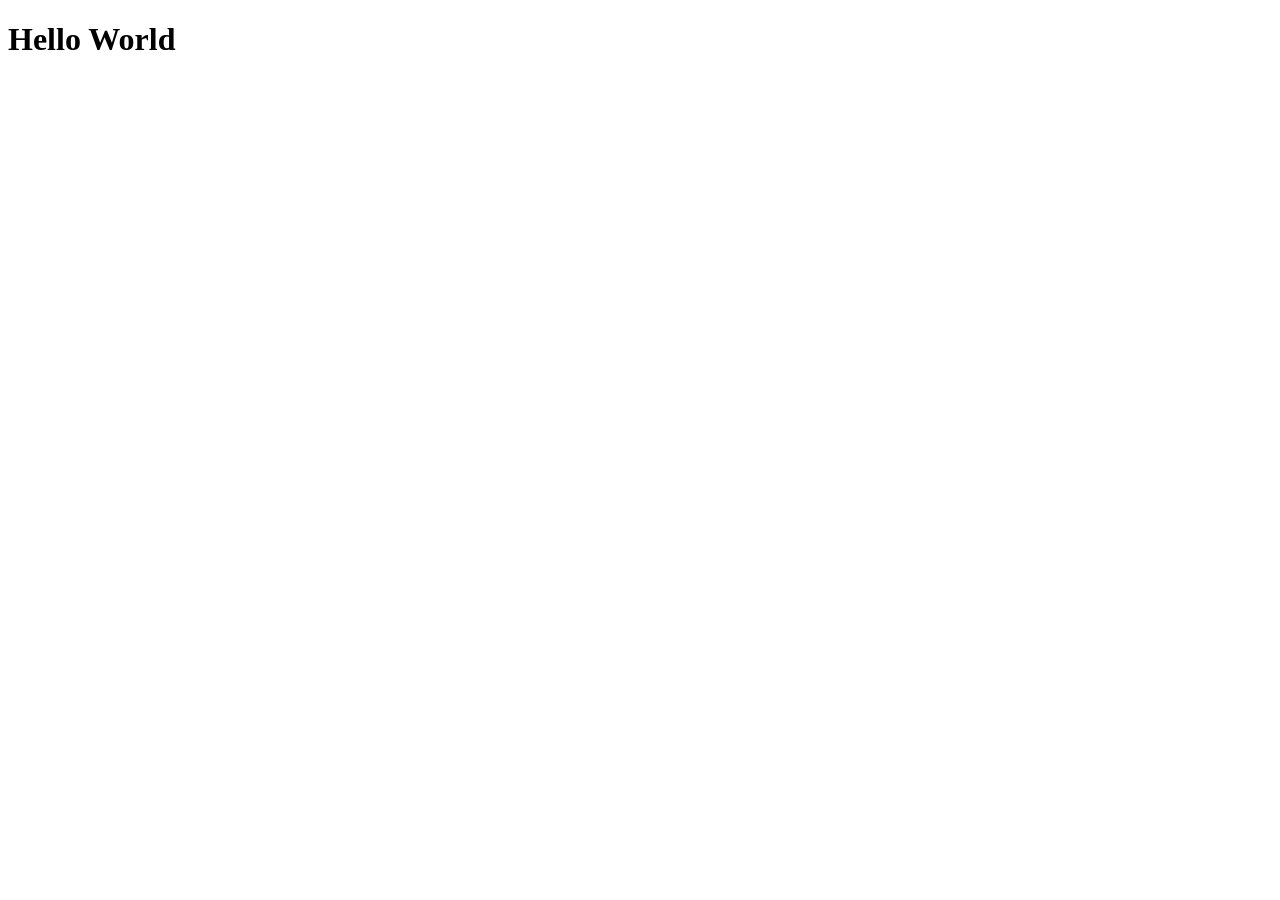
==== index.html @ d31da0c6 "Add initial HTML structure with Hello World" ====
<!doctype html>
<html lang="tr">
  <head>
    <meta charset="utf-8" />
    <meta name="viewport" content="width=device-width, initial-scale=1" />
    <title>Hello</title>
  </head>
  <body>
    <h1>Hello World</h1>
  </body>
</html>
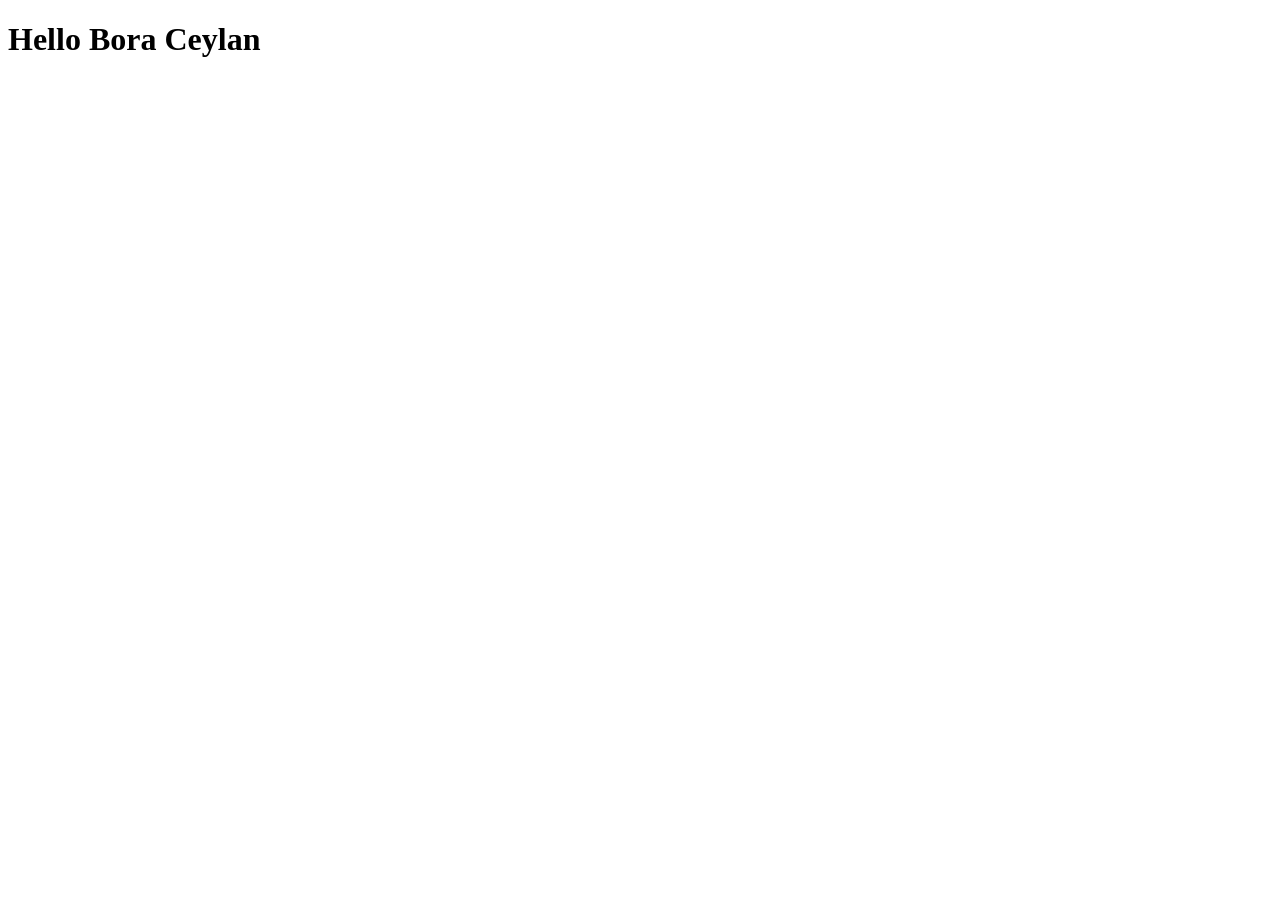
==== commit 12493da1: "Change header text from 'Hello World' to 'Hello Bora Ceylan'" ====
--- a/index.html
+++ b/index.html
@@ -6,6 +6,6 @@
     <title>Hello</title>
   </head>
   <body>
-    <h1>Hello World</h1>
+    <h1>Hello Bora Ceylan</h1>
   </body>
 </html>
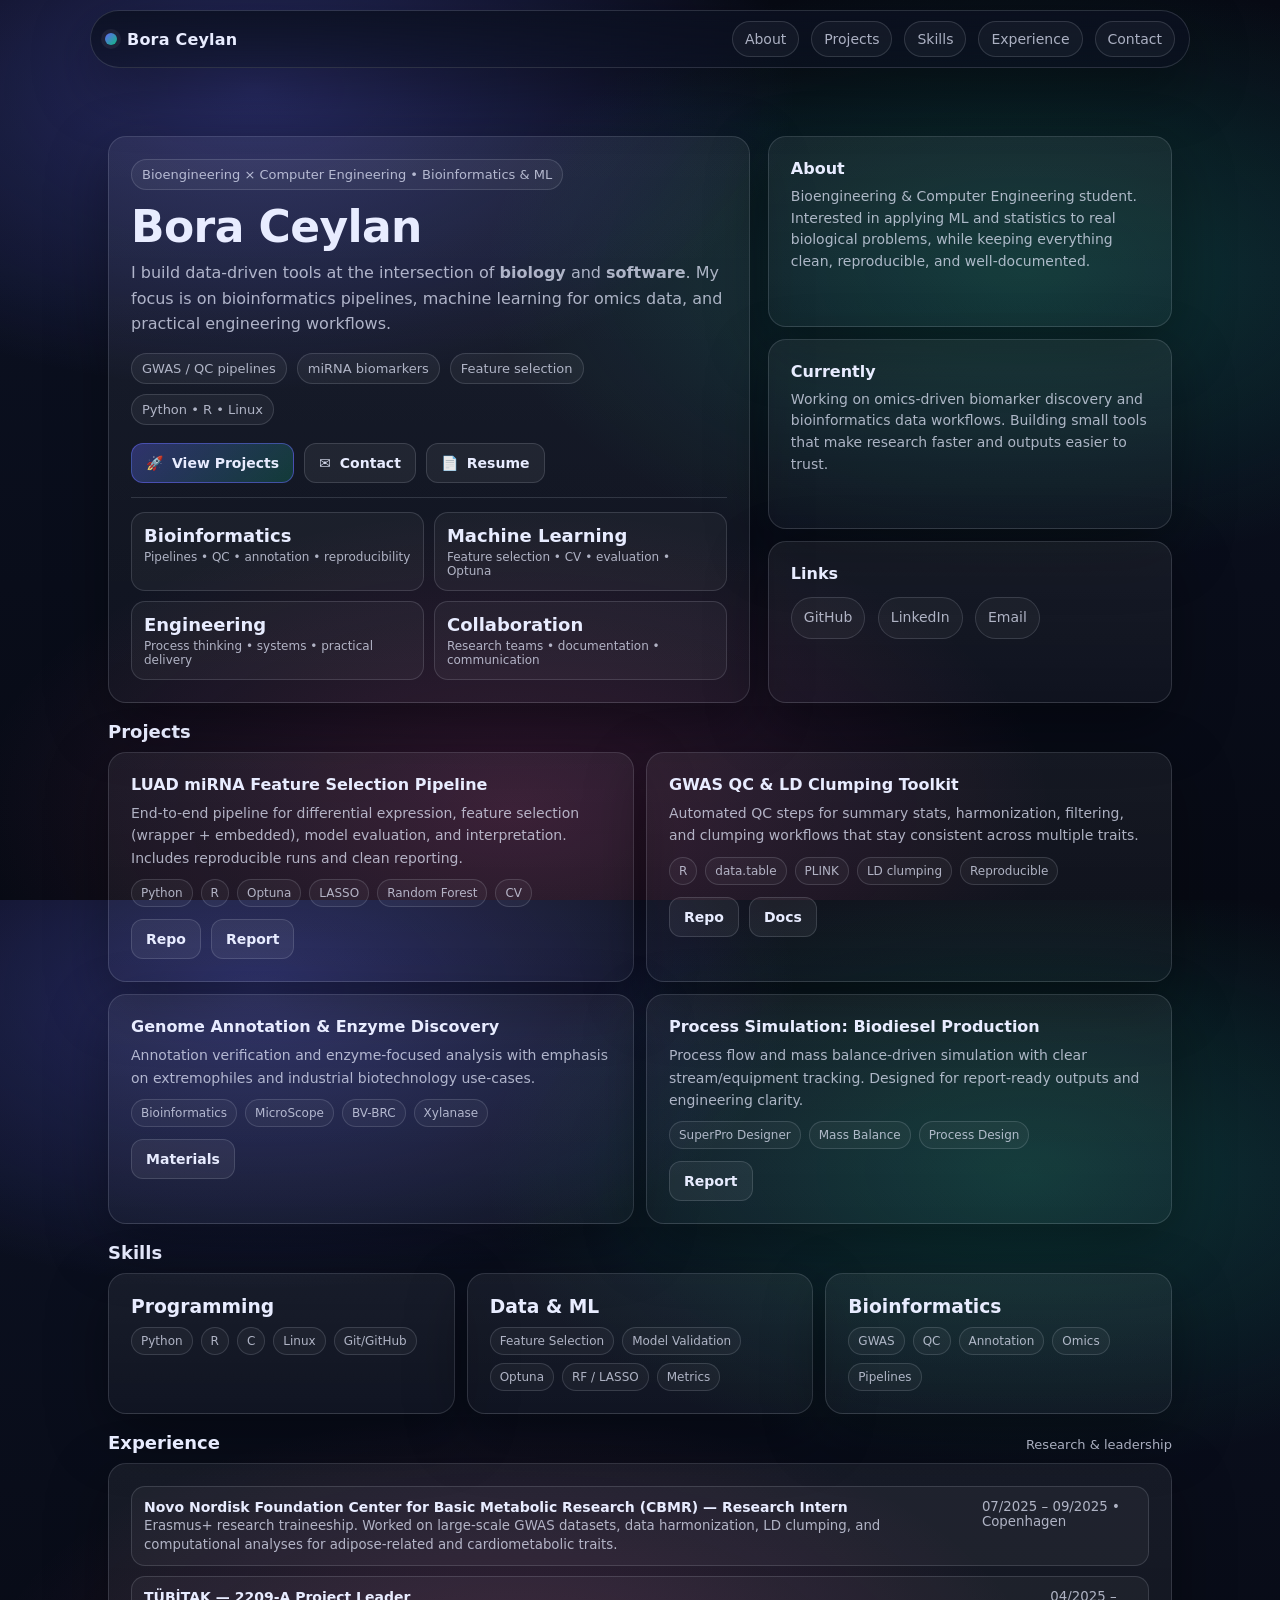
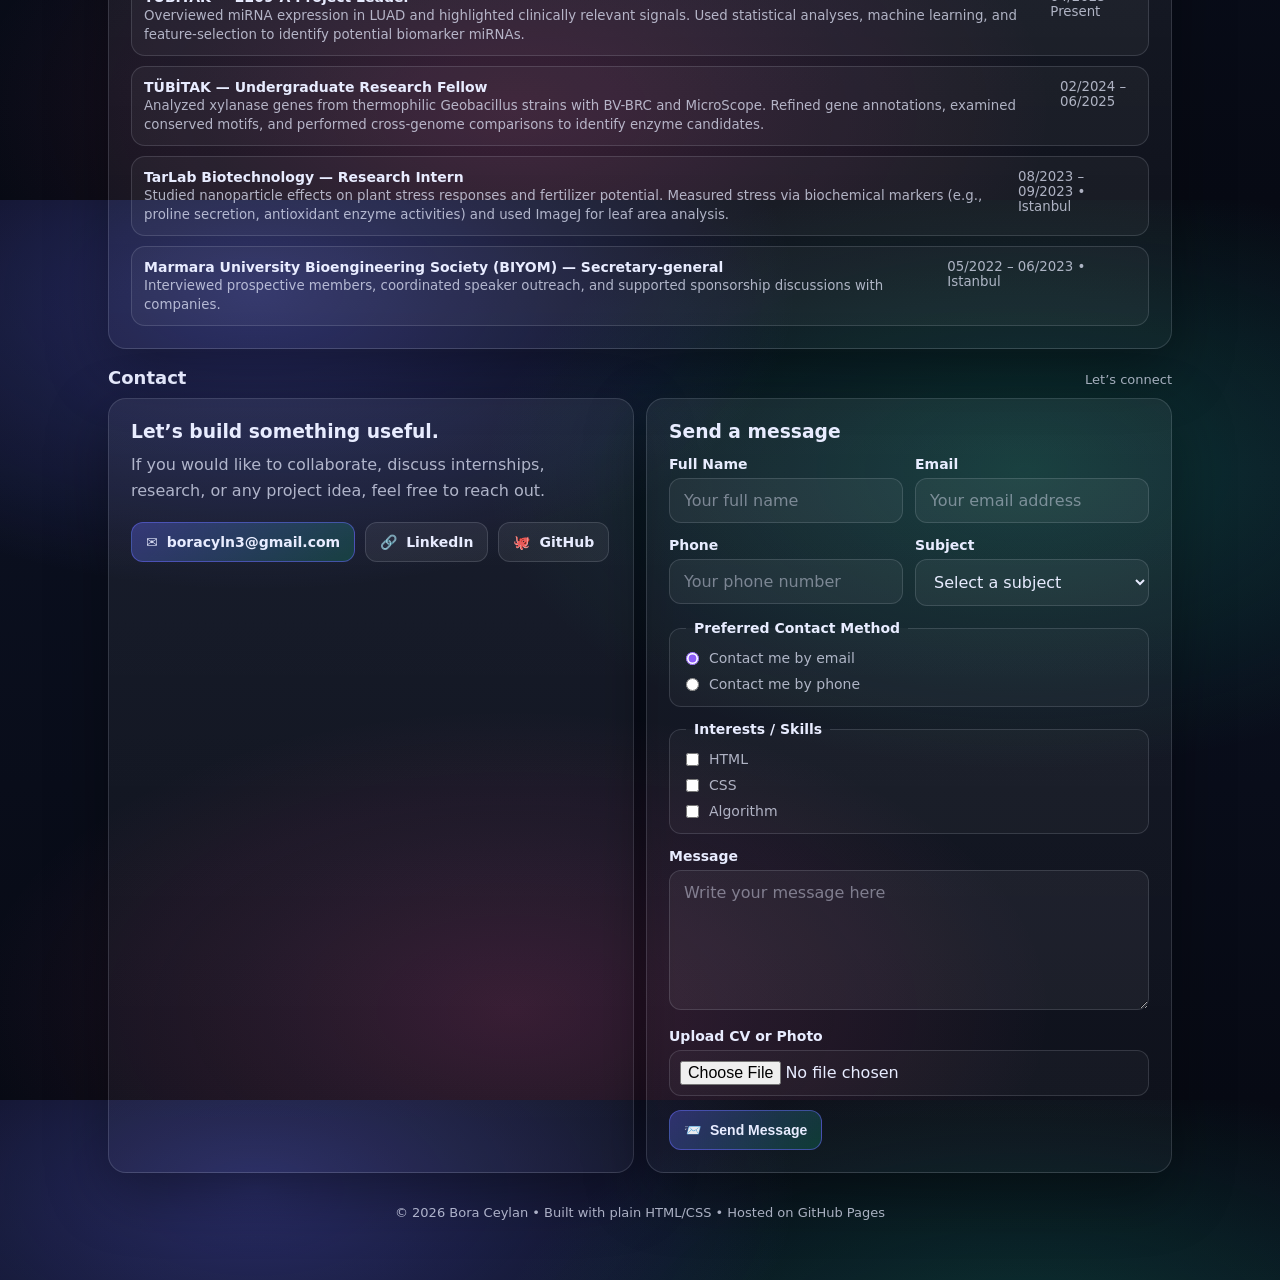
==== commit 9cf9a819: "Update index.html" ====
--- a/index.html
+++ b/index.html
@@ -1,11 +1,683 @@
 <!doctype html>
 <html lang="tr">
-  <head>
-    <meta charset="utf-8" />
-    <meta name="viewport" content="width=device-width, initial-scale=1" />
-    <title>Hello</title>
-  </head>
-  <body>
-    <h1>Hello Bora Ceylan</h1>
-  </body>
+<head>
+  <meta charset="utf-8" />
+  <meta name="viewport" content="width=device-width, initial-scale=1" />
+  <title>Bora Ceylan | Portfolio</title>
+  <meta name="description" content="Bora Ceylan — Bioengineering & Computer Engineering student. Bioinformatics, ML, GWAS, and biotech R&D." />
+  
+<style>
+  :root{
+    --bg:#0b1020;
+    --panel:rgba(255,255,255,.06);
+    --panel2:rgba(255,255,255,.10);
+    --text:#e8ecff;
+    --muted:rgba(232,236,255,.72);
+    --line:rgba(232,236,255,.14);
+    --shadow: 0 20px 60px rgba(0,0,0,.35);
+    --r:18px;
+  }
+  *{box-sizing:border-box}
+  html,body{height:100%}
+  body{
+    margin:0;
+    font-family: ui-sans-serif, system-ui, -apple-system, Segoe UI, Roboto, Helvetica, Arial, "Apple Color Emoji","Segoe UI Emoji";
+    color:var(--text);
+    background:
+      radial-gradient(900px 500px at 20% 10%, rgba(99,102,241,.35), transparent 60%),
+      radial-gradient(900px 500px at 80% 30%, rgba(16,185,129,.22), transparent 60%),
+      radial-gradient(900px 500px at 40% 90%, rgba(236,72,153,.18), transparent 60%),
+      linear-gradient(180deg, #070a14 0%, #0b1020 30%, #070a14 100%);
+    overflow-x:hidden;
+  }
+  a{color:inherit; text-decoration:none}
+  .wrap{max-width:1100px; margin:0 auto; padding:28px 18px 60px}
+  .nav{
+    display:flex; align-items:center; justify-content:space-between;
+    position:sticky; top:0; z-index:10;
+    backdrop-filter: blur(10px);
+    background: linear-gradient(180deg, rgba(11,16,32,.85), rgba(11,16,32,.55));
+    border:1px solid var(--line);
+    border-radius:999px;
+    padding:10px 14px;
+    box-shadow: var(--shadow);
+    margin:10px auto 22px;
+    max-width:1100px;
+  }
+  .brand{display:flex; gap:10px; align-items:center; font-weight:700; letter-spacing:.2px}
+  .dot{
+    width:12px;height:12px;border-radius:50%;
+    background: linear-gradient(135deg, rgba(99,102,241,1), rgba(16,185,129,1));
+    box-shadow: 0 0 0 4px rgba(255,255,255,.06);
+  }
+  .navlinks{display:flex; gap:12px; align-items:center; flex-wrap:wrap}
+  .pill{
+    padding:9px 12px;
+    border-radius:999px;
+    border:1px solid var(--line);
+    background: rgba(255,255,255,.04);
+    font-size:14px;
+    color:var(--muted);
+    transition:.2s transform, .2s background, .2s border-color;
+  }
+  .pill:hover{transform: translateY(-1px); background: rgba(255,255,255,.07); border-color: rgba(255,255,255,.22); color:var(--text)}
+  .hero{
+    display:grid;
+    grid-template-columns: 1.35fr .85fr;
+    gap:18px;
+    align-items:stretch;
+    margin-top:18px;
+  }
+  .card{
+    background: linear-gradient(180deg, var(--panel), rgba(255,255,255,.03));
+    border:1px solid var(--line);
+    border-radius: var(--r);
+    box-shadow: var(--shadow);
+    padding:22px;
+  }
+  .headline{
+    font-size: 44px;
+    line-height: 1.05;
+    margin: 4px 0 10px;
+    letter-spacing:-.6px;
+  }
+  .sub{
+    color:var(--muted);
+    font-size:16px;
+    line-height:1.6;
+    margin:0 0 16px;
+  }
+  .badges{display:flex; gap:10px; flex-wrap:wrap; margin:14px 0 0}
+  .badge{
+    font-size:13px;
+    padding:7px 10px;
+    border-radius:999px;
+    border:1px solid var(--line);
+    background: rgba(255,255,255,.05);
+    color:var(--muted);
+  }
+  .cta{display:flex; gap:10px; flex-wrap:wrap; margin-top:18px}
+  .btn{
+    display:inline-flex; align-items:center; gap:9px;
+    padding:11px 14px;
+    border-radius: 12px;
+    border:1px solid var(--line);
+    background: rgba(255,255,255,.06);
+    color:var(--text);
+    font-weight:600;
+    font-size:14px;
+    transition:.2s transform, .2s background, .2s border-color;
+  }
+  .btn:hover{transform:translateY(-1px); background: rgba(255,255,255,.10); border-color: rgba(255,255,255,.24)}
+  .btn.primary{
+    border-color: rgba(99,102,241,.55);
+    background: linear-gradient(135deg, rgba(99,102,241,.35), rgba(16,185,129,.22));
+  }
+  .btn .icon{opacity:.9}
+  .sidegrid{display:grid; gap:12px}
+  .mini h3{margin:0 0 8px; font-size:16px}
+  .mini p{margin:0; color:var(--muted); line-height:1.55; font-size:14px}
+  .kpi{
+    display:grid;
+    grid-template-columns:1fr 1fr;
+    gap:10px;
+    margin-top:14px;
+  }
+  .kpi .k{
+    border:1px solid var(--line);
+    background: rgba(255,255,255,.04);
+    border-radius:14px;
+    padding:12px;
+  }
+  .k .num{font-size:18px; font-weight:800}
+  .k .lbl{font-size:12px; color:var(--muted); margin-top:4px}
+  section{margin-top:18px}
+  .section-title{
+    display:flex; align-items:baseline; justify-content:space-between; gap:10px;
+    margin: 8px 0 10px;
+  }
+  .section-title h2{margin:0; font-size:18px}
+  .section-title span{color:var(--muted); font-size:13px}
+  .grid{
+    display:grid;
+    grid-template-columns: repeat(12, 1fr);
+    gap:12px;
+  }
+  .col6{grid-column: span 6}
+  .col4{grid-column: span 4}
+  .col8{grid-column: span 8}
+  .project h3{margin:0 0 8px; font-size:16px}
+  .project p{margin:0 0 10px; color:var(--muted); line-height:1.6; font-size:14px}
+  .tags{display:flex; gap:8px; flex-wrap:wrap}
+  .tag{
+    font-size:12px; padding:6px 9px;
+    border-radius:999px;
+    border:1px solid var(--line);
+    background: rgba(255,255,255,.04);
+    color:var(--muted);
+  }
+  .list{margin:0; padding:0; list-style:none; display:grid; gap:10px}
+  .item{
+    border:1px solid var(--line);
+    background: rgba(255,255,255,.04);
+    border-radius:14px;
+    padding:12px;
+    display:flex;
+    justify-content:space-between;
+    gap:12px;
+    align-items:flex-start;
+  }
+  .item strong{display:block; font-size:14px}
+  .item small{color:var(--muted)}
+  .footer{
+    margin-top:18px;
+    text-align:center;
+    color:var(--muted);
+    font-size:13px;
+    padding:14px 0 0;
+  }
+  .divider{
+    height:1px; background:var(--line);
+    margin:14px 0 0;
+  }
+
+  /* CONTACT FORM */
+  .contact-form{
+    display:flex;
+    flex-direction:column;
+    gap:14px;
+    margin-top:6px;
+  }
+  .contact-form label{
+    font-size:14px;
+    font-weight:600;
+    color:var(--text);
+    margin-bottom:6px;
+    display:block;
+  }
+  .contact-form input,
+  .contact-form select,
+  .contact-form textarea{
+    width:100%;
+    padding:12px 14px;
+    border-radius:12px;
+    border:1px solid var(--line);
+    background: rgba(255,255,255,.05);
+    color:var(--text);
+    font: inherit;
+    outline:none;
+    transition:border-color .2s, background .2s, transform .2s;
+  }
+  .contact-form input::placeholder,
+  .contact-form textarea::placeholder{
+    color:rgba(232,236,255,.45);
+  }
+  .contact-form input:focus,
+  .contact-form select:focus,
+  .contact-form textarea:focus{
+    border-color: rgba(99,102,241,.55);
+    background: rgba(255,255,255,.08);
+  }
+  .contact-form textarea{
+    min-height:140px;
+    resize:vertical;
+  }
+  .form-row{
+    display:grid;
+    grid-template-columns:1fr 1fr;
+    gap:12px;
+  }
+
+  @media (max-width: 920px){
+    .hero{grid-template-columns:1fr; }
+    .headline{font-size:36px}
+    .col6,.col4,.col8{grid-column: span 12}
+    .nav{position:relative; top:auto}
+    .form-row{grid-template-columns:1fr;}
+  }
+
+  .contact-form fieldset{
+  border:1px solid var(--line);
+  border-radius:12px;
+  padding:14px 16px;
+  background: rgba(255,255,255,.03);
+  margin:0;
+}
+
+.contact-form legend{
+  padding:0 8px;
+  font-size:14px;
+  font-weight:600;
+  color:var(--text);
+}
+
+.choice-group{
+  display:grid;
+  gap:10px;
+}
+
+.choice-item{
+  display:flex !important;
+  align-items:center;
+  gap:10px;
+  margin-bottom:0 !important;
+  font-weight:400 !important;
+  color:var(--muted) !important;
+  cursor:pointer;
+}
+
+.choice-item input[type="radio"],
+.choice-item input[type="checkbox"]{
+  width:auto;
+  margin:0;
+  accent-color:#8b5cf6;
+}
+
+.contact-form input[type="file"]{
+  padding:10px;
+  background: rgba(255,255,255,.03);
+}
+
+  
+</style>
+</head>
+<body>
+
+  <div class="nav">
+    <div class="brand">
+      <span class="dot" aria-hidden="true"></span>
+      <span>Bora Ceylan</span>
+    </div>
+    <div class="navlinks">
+      <a class="pill" href="#about">About</a>
+      <a class="pill" href="#projects">Projects</a>
+      <a class="pill" href="#skills">Skills</a>
+      <a class="pill" href="#experience">Experience</a>
+      <a class="pill" href="#contact">Contact</a>
+    </div>
+  </div>
+
+  <div class="wrap">
+    <!-- HERO -->
+    <div class="hero">
+      <div class="card">
+        <div class="badge" style="display:inline-block;margin-bottom:10px;">
+          Bioengineering × Computer Engineering • Bioinformatics & ML
+        </div>
+
+        <h1 class="headline">Bora Ceylan</h1>
+        <p class="sub">
+          I build data-driven tools at the intersection of <b>biology</b> and <b>software</b>.
+          My focus is on bioinformatics pipelines, machine learning for omics data, and practical engineering workflows.
+        </p>
+
+        <div class="badges">
+          <span class="badge">GWAS / QC pipelines</span>
+          <span class="badge">miRNA biomarkers</span>
+          <span class="badge">Feature selection</span>
+          <span class="badge">Python • R • Linux</span>
+        </div>
+
+        <div class="cta">
+          <a class="btn primary" href="#projects">
+            <span class="icon">🚀</span> View Projects
+          </a>
+          <a class="btn" href="#contact">
+            <span class="icon">✉️</span> Contact
+          </a>
+          <!-- İstersen buraya CV linki koy -->
+          <a class="btn" href="Bora-CEYLAN-CV.pdf" download>
+            <span class="icon">📄</span> Resume
+          </a>
+        </div>
+
+        <div class="divider"></div>
+
+        <div class="kpi">
+          <div class="k">
+            <div class="num">Bioinformatics</div>
+            <div class="lbl">Pipelines • QC • annotation • reproducibility</div>
+          </div>
+          <div class="k">
+            <div class="num">Machine Learning</div>
+            <div class="lbl">Feature selection • CV • evaluation • Optuna</div>
+          </div>
+          <div class="k">
+            <div class="num">Engineering</div>
+            <div class="lbl">Process thinking • systems • practical delivery</div>
+          </div>
+          <div class="k">
+            <div class="num">Collaboration</div>
+            <div class="lbl">Research teams • documentation • communication</div>
+          </div>
+        </div>
+      </div>
+
+      <div class="sidegrid">
+        <div class="card mini" id="about">
+          <h3>About</h3>
+          <p>
+            Bioengineering & Computer Engineering student. Interested in applying ML and statistics to real biological problems,
+            while keeping everything clean, reproducible, and well-documented.
+          </p>
+        </div>
+
+        <div class="card mini">
+          <h3>Currently</h3>
+          <p>
+            Working on omics-driven biomarker discovery and bioinformatics data workflows.
+            Building small tools that make research faster and outputs easier to trust.
+          </p>
+        </div>
+
+        <div class="card mini">
+          <h3>Links</h3>
+          <p>
+            <a class="pill" style="display:inline-block;margin:6px 8px 0 0;" href="https://github.com/borcey" target="_blank" rel="noreferrer">GitHub</a>
+            <a class="pill" style="display:inline-block;margin:6px 8px 0 0;" href="https://www.linkedin.com/in/boracyln" target="_blank" rel="noreferrer">LinkedIn</a>            <a class="pill" style="display:inline-block;margin:6px 8px 0 0;" href="#contact">Email</a>
+          </p>
+          <p style="margin-top:10px;color:var(--muted);font-size:13px;">
+          </p>
+        </div>
+      </div>
+    </div>
+
+    <!-- PROJECTS -->
+    <section id="projects">
+      <div class="section-title">
+        <h2>Projects</h2>
+      </div>
+
+      <div class="grid">
+        <div class="card project col6">
+          <h3>LUAD miRNA Feature Selection Pipeline</h3>
+          <p>
+            End-to-end pipeline for differential expression, feature selection (wrapper + embedded),
+            model evaluation, and interpretation. Includes reproducible runs and clean reporting.
+          </p>
+          <div class="tags">
+            <span class="tag">Python</span><span class="tag">R</span><span class="tag">Optuna</span>
+            <span class="tag">LASSO</span><span class="tag">Random Forest</span><span class="tag">CV</span>
+          </div>
+          <div class="cta" style="margin-top:12px;">
+            <a class="btn" href="#" onclick="alert('Buraya repo linkini koy.'); return false;">Repo</a>
+            <a class="btn" href="#" onclick="alert('Buraya kısa rapor / PDF linki koy.'); return false;">Report</a>
+          </div>
+        </div>
+
+        <div class="card project col6">
+          <h3>GWAS QC & LD Clumping Toolkit</h3>
+          <p>
+            Automated QC steps for summary stats, harmonization, filtering, and clumping workflows
+            that stay consistent across multiple traits.
+          </p>
+          <div class="tags">
+            <span class="tag">R</span><span class="tag">data.table</span><span class="tag">PLINK</span>
+            <span class="tag">LD clumping</span><span class="tag">Reproducible</span>
+          </div>
+          <div class="cta" style="margin-top:12px;">
+            <a class="btn" href="#" onclick="alert('Repo linki'); return false;">Repo</a>
+            <a class="btn" href="#" onclick="alert('Docs linki'); return false;">Docs</a>
+          </div>
+        </div>
+
+        <div class="card project col6">
+          <h3>Genome Annotation & Enzyme Discovery</h3>
+          <p>
+            Annotation verification and enzyme-focused analysis with emphasis on extremophiles and
+            industrial biotechnology use-cases.
+          </p>
+          <div class="tags">
+            <span class="tag">Bioinformatics</span><span class="tag">MicroScope</span><span class="tag">BV-BRC</span>
+            <span class="tag">Xylanase</span>
+          </div>
+          <div class="cta" style="margin-top:12px;">
+            <a class="btn" href="#" onclick="alert('Repo / poster linki'); return false;">Materials</a>
+          </div>
+        </div>
+
+        <div class="card project col6">
+          <h3>Process Simulation: Biodiesel Production</h3>
+          <p>
+            Process flow and mass balance-driven simulation with clear stream/equipment tracking.
+            Designed for report-ready outputs and engineering clarity.
+          </p>
+          <div class="tags">
+            <span class="tag">SuperPro Designer</span><span class="tag">Mass Balance</span><span class="tag">Process Design</span>
+          </div>
+          <div class="cta" style="margin-top:12px;">
+            <a class="btn" href="#" onclick="alert('Rapor / görsel linki'); return false;">Report</a>
+          </div>
+        </div>
+      </div>
+    </section>
+
+    <!-- SKILLS -->
+    <section id="skills">
+      <div class="section-title">
+        <h2>Skills</h2>
+      </div>
+
+      <div class="grid">
+        <div class="card col4">
+          <h3 style="margin:0 0 10px;">Programming</h3>
+          <div class="tags">
+            <span class="tag">Python</span><span class="tag">R</span><span class="tag">C</span>
+            <span class="tag">Linux</span><span class="tag">Git/GitHub</span>
+          </div>
+        </div>
+        <div class="card col4">
+          <h3 style="margin:0 0 10px;">Data & ML</h3>
+          <div class="tags">
+            <span class="tag">Feature Selection</span><span class="tag">Model Validation</span>
+            <span class="tag">Optuna</span><span class="tag">RF / LASSO</span>
+            <span class="tag">Metrics</span>
+          </div>
+        </div>
+        <div class="card col4">
+          <h3 style="margin:0 0 10px;">Bioinformatics</h3>
+          <div class="tags">
+            <span class="tag">GWAS</span><span class="tag">QC</span><span class="tag">Annotation</span>
+            <span class="tag">Omics</span><span class="tag">Pipelines</span>
+          </div>
+        </div>
+      </div>
+    </section>
+
+    <!-- EXPERIENCE -->
+<section id="experience">
+  <div class="section-title">
+    <h2>Experience</h2>
+    <span>Research & leadership</span>
+  </div>
+
+  <div class="card">
+    <ul class="list">
+      <li class="item">
+        <div>
+          <strong>Novo Nordisk Foundation Center for Basic Metabolic Research (CBMR) — Research Intern</strong>
+          <small>
+            Erasmus+ research traineeship. Worked on large-scale GWAS datasets, data harmonization, LD clumping,
+            and computational analyses for adipose-related and cardiometabolic traits.
+          </small>
+        </div>
+        <small>07/2025 – 09/2025 • Copenhagen</small>
+      </li>
+
+      <li class="item">
+        <div>
+          <strong>TÜBİTAK — 2209-A Project Leader</strong>
+          <small>
+            Overviewed miRNA expression in LUAD and highlighted clinically relevant signals.
+            Used statistical analyses, machine learning, and feature-selection to identify potential biomarker miRNAs.
+          </small>
+        </div>
+        <small>04/2025 – Present</small>
+      </li>
+
+      <li class="item">
+        <div>
+          <strong>TÜBİTAK — Undergraduate Research Fellow</strong>
+          <small>
+            Analyzed xylanase genes from thermophilic Geobacillus strains with BV-BRC and MicroScope.
+            Refined gene annotations, examined conserved motifs, and performed cross-genome comparisons to identify enzyme candidates.
+          </small>
+        </div>
+        <small>02/2024 – 06/2025</small>
+      </li>
+
+      <li class="item">
+        <div>
+          <strong>TarLab Biotechnology — Research Intern</strong>
+          <small>
+            Studied nanoparticle effects on plant stress responses and fertilizer potential.
+            Measured stress via biochemical markers (e.g., proline secretion, antioxidant enzyme activities) and used ImageJ for leaf area analysis.
+          </small>
+        </div>
+        <small>08/2023 – 09/2023 • Istanbul</small>
+      </li>
+
+      <li class="item">
+        <div>
+          <strong>Marmara University Bioengineering Society (BIYOM) — Secretary-general</strong>
+          <small>
+            Interviewed prospective members, coordinated speaker outreach, and supported sponsorship discussions with companies.
+          </small>
+        </div>
+        <small>05/2022 – 06/2023 • Istanbul</small>
+      </li>
+    </ul>
+  </div>
+</section>
+
+    
+<!-- CONTACT -->
+<section id="contact">
+  <div class="section-title">
+    <h2>Contact</h2>
+    <span>Let’s connect</span>
+  </div>
+
+  <div class="grid">
+    <div class="card col6">
+      <h3 style="margin:0 0 10px;">Let’s build something useful.</h3>
+      <p class="sub">
+        If you would like to collaborate, discuss internships, research, or any project idea,
+        feel free to reach out.
+      </p>
+
+      <div class="cta">
+        <a class="btn primary" href="mailto:boracyln3@gmail.com">
+          <span class="icon">✉️</span> boracyln3@gmail.com
+        </a>
+        <a class="btn" href="https://www.linkedin.com/in/boracyln" target="_blank" rel="noreferrer">
+          <span class="icon">🔗</span> LinkedIn
+        </a>
+        <a class="btn" href="https://github.com/borcey" target="_blank" rel="noreferrer">
+          <span class="icon">🐙</span> GitHub
+        </a>
+      </div>
+    </div>
+
+    <div class="card col6">
+      <h3 style="margin:0 0 14px;">Send a message</h3>
+
+<form class="contact-form" action="https://formspree.io/f/XXXXXXX" method="POST" enctype="multipart/form-data">
+  <input type="hidden" name="_subject" value="New message from portfolio website">
+
+  <div class="form-row">
+    <div>
+      <label for="fullname">Full Name</label>
+      <input type="text" id="fullname" name="fullname" placeholder="Your full name" required>
+    </div>
+
+    <div>
+      <label for="email">Email</label>
+      <input type="email" id="email" name="email" placeholder="Your email address" required>
+    </div>
+  </div>
+
+  <div class="form-row">
+    <div>
+      <label for="phone">Phone</label>
+      <input type="tel" id="phone" name="phone" placeholder="Your phone number">
+    </div>
+
+    <div>
+      <label for="subject">Subject</label>
+      <select id="subject" name="subject" required>
+        <option value="">Select a subject</option>
+        <option value="internship">Internship Opportunity</option>
+        <option value="research">Research Collaboration</option>
+        <option value="project">Project Discussion</option>
+        <option value="other">Other</option>
+      </select>
+    </div>
+  </div>
+
+  <fieldset>
+    <legend>Preferred Contact Method</legend>
+    <div class="choice-group">
+      <label class="choice-item">
+        <input type="radio" name="contact_preference" value="email" checked>
+        Contact me by email
+      </label>
+
+      <label class="choice-item">
+        <input type="radio" name="contact_preference" value="phone">
+        Contact me by phone
+      </label>
+    </div>
+  </fieldset>
+
+  <fieldset>
+    <legend>Interests / Skills</legend>
+    <div class="choice-group">
+      <label class="choice-item">
+        <input type="checkbox" name="interests" value="HTML">
+        HTML
+      </label>
+
+      <label class="choice-item">
+        <input type="checkbox" name="interests" value="CSS">
+        CSS
+      </label>
+
+      <label class="choice-item">
+        <input type="checkbox" name="interests" value="Algorithm">
+        Algorithm
+      </label>
+    </div>
+  </fieldset>
+
+  <div>
+    <label for="message">Message</label>
+    <textarea id="message" name="message" placeholder="Write your message here" required></textarea>
+  </div>
+
+  <div>
+    <label for="cv">Upload CV or Photo</label>
+    <input type="file" id="cv" name="attachment" accept=".pdf,.doc,.docx,.png,.jpg,.jpeg">
+  </div>
+
+  <div>
+    <button type="submit" class="btn primary">
+      <span class="icon">📨</span> Send Message
+    </button>
+  </div>
+</form>
+      
+    </div>
+  </div>
+
+  <div class="footer">
+    © <span id="y"></span> Bora Ceylan • Built with plain HTML/CSS • Hosted on GitHub Pages
+  </div>
+</section>
+
+  <script>
+    document.getElementById("y").textContent = new Date().getFullYear();
+  </script>
+
+</body>
 </html>
